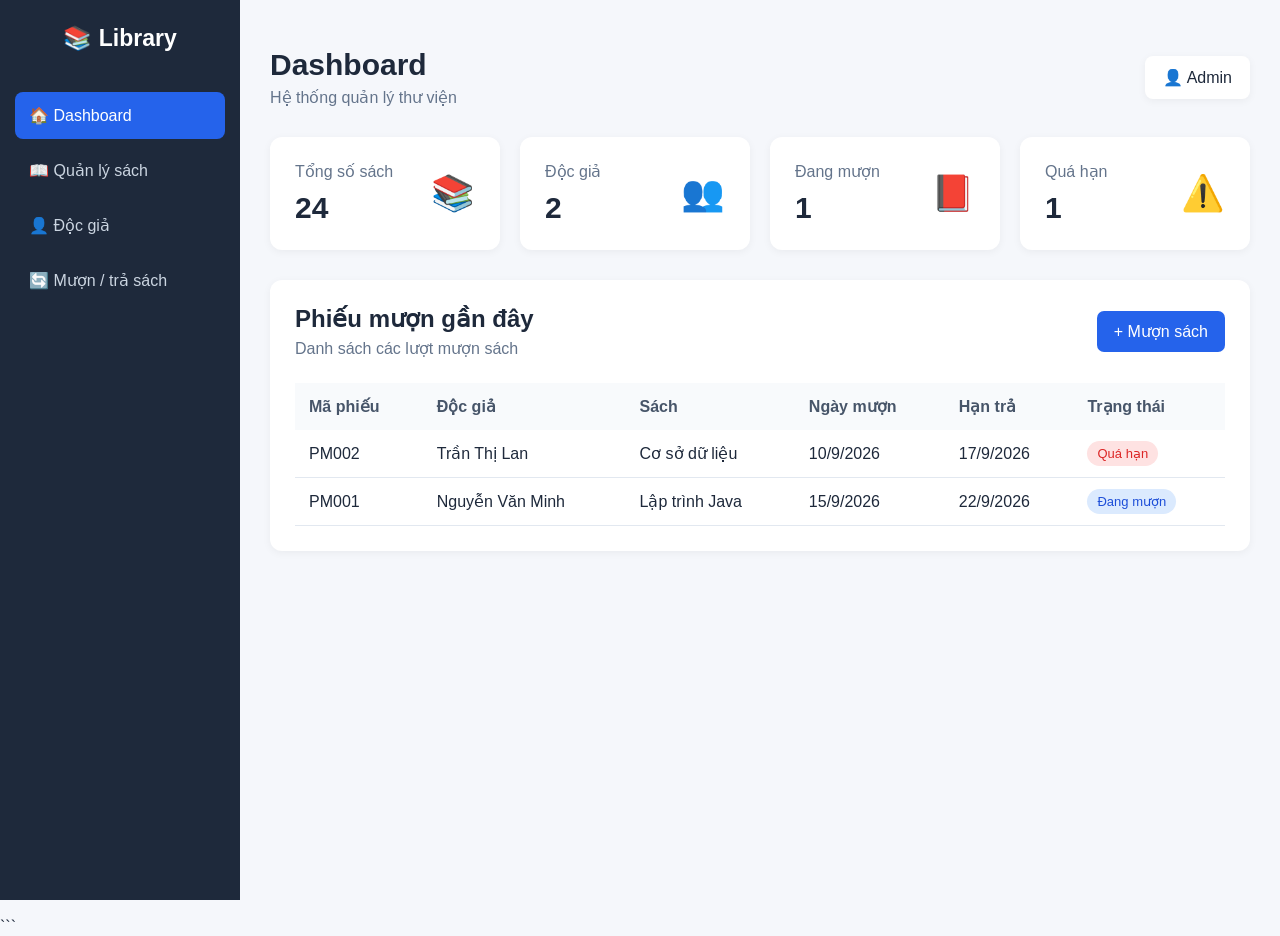
==== index.html @ 77bf7691 "Initial frontend" ====
```html
<!DOCTYPE html>
<html lang="vi">

<head>
    <meta charset="UTF-8">
    <meta name="viewport" content="width=device-width, initial-scale=1.0">

    <title>Library Management</title>

    <link rel="stylesheet" href="css/style.css">
</head>

<body>

<div class="layout">

    <!-- SIDEBAR -->
    <aside class="sidebar">

        <div class="logo">
            📚 Library
        </div>

        <nav>

            <a href="index.html" class="active">
                🏠 Dashboard
            </a>

            <a href="books.html">
                📖 Quản lý sách
            </a>

            <a href="readers.html">
                👤 Độc giả
            </a>

            <a href="borrow.html">
                🔄 Mượn / trả sách
            </a>

        </nav>

    </aside>


    <!-- MAIN -->
    <main class="main">

        <header class="topbar">

            <div>
                <h1>Dashboard</h1>
                <p>Hệ thống quản lý thư viện</p>
            </div>

            <div class="admin">
                👤 Admin
            </div>

        </header>


        <!-- STATISTICS -->

        <section class="statistics">

            <div class="stat-card">
                <div>
                    <p>Tổng số sách</p>
                    <h2 id="totalBooks">0</h2>
                </div>

                <span class="stat-icon">📚</span>
            </div>


            <div class="stat-card">
                <div>
                    <p>Độc giả</p>
                    <h2 id="totalReaders">0</h2>
                </div>

                <span class="stat-icon">👥</span>
            </div>


            <div class="stat-card">
                <div>
                    <p>Đang mượn</p>
                    <h2 id="totalBorrowing">0</h2>
                </div>

                <span class="stat-icon">📕</span>
            </div>


            <div class="stat-card">
                <div>
                    <p>Quá hạn</p>
                    <h2 id="totalOverdue">0</h2>
                </div>

                <span class="stat-icon">⚠️</span>
            </div>

        </section>


        <!-- RECENT BORROW -->

        <section class="content-card">

            <div class="section-header">

                <div>
                    <h2>Phiếu mượn gần đây</h2>
                    <p>Danh sách các lượt mượn sách</p>
                </div>

                <a href="borrow.html" class="btn">
                    + Mượn sách
                </a>

            </div>


            <div class="table-container">

                <table>

                    <thead>

                    <tr>
                        <th>Mã phiếu</th>
                        <th>Độc giả</th>
                        <th>Sách</th>
                        <th>Ngày mượn</th>
                        <th>Hạn trả</th>
                        <th>Trạng thái</th>
                    </tr>

                    </thead>

                    <tbody id="recentBorrowTable">

                    </tbody>

                </table>

            </div>

        </section>

    </main>

</div>

<script src="js/main.js"></script>

</body>

</html>
```
---- css/style.css ----
* {
    margin: 0;
    padding: 0;
    box-sizing: border-box;
}

body {
    font-family: Arial, sans-serif;
    background: #f5f7fb;
    color: #1e293b;
}


/* =========================
   LAYOUT
========================= */

.layout {
    display: flex;
    min-height: 100vh;
}


/* =========================
   SIDEBAR
========================= */

.sidebar {
    width: 240px;
    background: #1e293b;
    color: white;
    padding: 25px 15px;
    position: fixed;
    top: 0;
    bottom: 0;
    left: 0;
}

.logo {
    font-size: 23px;
    font-weight: bold;
    text-align: center;
    margin-bottom: 40px;
}

.sidebar nav {
    display: flex;
    flex-direction: column;
    gap: 8px;
}

.sidebar nav a {
    text-decoration: none;
    color: #cbd5e1;
    padding: 14px;
    border-radius: 8px;
    transition: 0.2s;
}

.sidebar nav a:hover {
    background: #334155;
    color: white;
}

.sidebar nav a.active {
    background: #2563eb;
    color: white;
}


/* =========================
   MAIN
========================= */

.main {
    margin-left: 240px;
    width: calc(100% - 240px);
    padding: 30px;
}


/* =========================
   TOPBAR
========================= */

.topbar {
    display: flex;
    justify-content: space-between;
    align-items: center;
    margin-bottom: 30px;
}

.topbar h1 {
    font-size: 30px;
    margin-bottom: 6px;
}

.topbar p {
    color: #64748b;
}

.admin {
    background: white;
    padding: 12px 18px;
    border-radius: 8px;
    box-shadow: 0 2px 8px rgba(0,0,0,0.05);
}


/* =========================
   STATISTICS
========================= */

.statistics {
    display: grid;
    grid-template-columns: repeat(4, 1fr);
    gap: 20px;
    margin-bottom: 30px;
}

.stat-card {
    background: white;
    padding: 25px;
    border-radius: 12px;

    display: flex;
    justify-content: space-between;
    align-items: center;

    box-shadow: 0 2px 8px rgba(0,0,0,0.05);
}

.stat-card p {
    color: #64748b;
    margin-bottom: 10px;
}

.stat-card h2 {
    font-size: 30px;
}

.stat-icon {
    font-size: 35px;
}


/* =========================
   CONTENT
========================= */

.content-card {
    background: white;
    border-radius: 12px;
    padding: 25px;

    box-shadow: 0 2px 8px rgba(0,0,0,0.05);
}

.section-header {
    display: flex;
    justify-content: space-between;
    align-items: center;

    margin-bottom: 25px;
}

.section-header h2 {
    margin-bottom: 6px;
}

.section-header p {
    color: #64748b;
}


/* =========================
   BUTTON
========================= */

.btn {
    background: #2563eb;
    color: white;

    padding: 11px 17px;

    border-radius: 7px;

    text-decoration: none;

    border: none;

    cursor: pointer;
}

.btn:hover {
    background: #1d4ed8;
}


/* =========================
   TABLE
========================= */

.table-container {
    overflow-x: auto;
}

table {
    width: 100%;
    border-collapse: collapse;
}

th {
    background: #f8fafc;
    text-align: left;
    padding: 14px;
    color: #475569;
}

td {
    padding: 14px;
    border-bottom: 1px solid #e2e8f0;
}

tr:hover {
    background: #f8fafc;
}


/* =========================
   STATUS
========================= */

.status {
    padding: 5px 10px;
    border-radius: 20px;
    font-size: 13px;
}

.status.borrowing {
    background: #dbeafe;
    color: #1d4ed8;
}

.status.returned {
    background: #dcfce7;
    color: #15803d;
}

.status.overdue {
    background: #fee2e2;
    color: #dc2626;
}


/* =========================
   FORM
========================= */

.form-group {
    margin-bottom: 18px;
}

.form-group label {
    display: block;
    margin-bottom: 7px;
    font-weight: bold;
}

.form-group input,
.form-group select {
    width: 100%;
    padding: 11px;

    border: 1px solid #cbd5e1;
    border-radius: 7px;

    font-size: 15px;
}

.form-group input:focus,
.form-group select:focus {
    outline: none;
    border-color: #2563eb;
}


/* =========================
   SEARCH
========================= */

.search-box {
    width: 300px;

    padding: 11px;

    border: 1px solid #cbd5e1;
    border-radius: 7px;

    margin-bottom: 20px;
}


/* =========================
   ACTION BUTTON
========================= */

.btn-edit {
    background: #f59e0b;
    color: white;

    border: none;

    padding: 7px 10px;

    border-radius: 5px;

    cursor: pointer;
}

.btn-delete {
    background: #ef4444;
    color: white;

    border: none;

    padding: 7px 10px;

    border-radius: 5px;

    cursor: pointer;
}


/* =========================
   RESPONSIVE
========================= */

@media (max-width: 1000px) {

    .statistics {
        grid-template-columns: repeat(2, 1fr);
    }

}

@media (max-width: 700px) {

    .sidebar {
        width: 190px;
    }

    .main {
        margin-left: 190px;
        width: calc(100% - 190px);
        padding: 15px;
    }

    .statistics {
        grid-template-columns: 1fr;
    }

    .topbar {
        flex-direction: column;
        align-items: flex-start;
        gap: 15px;
    }

}
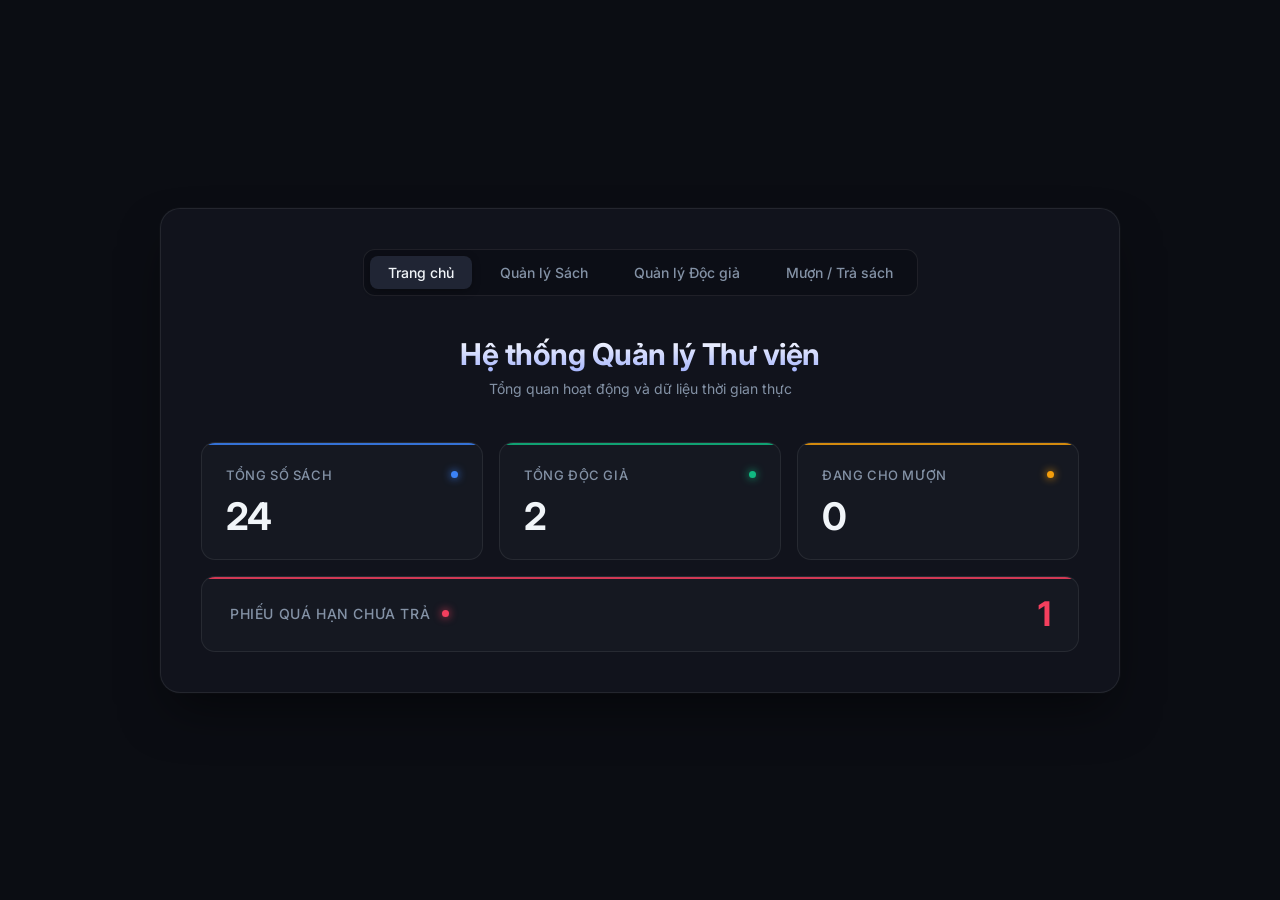
==== commit 26357fe6: "Update dark minimal UI for index" ====
--- a/index.html
+++ b/index.html
@@ -1,165 +1,249 @@
-```html
 <!DOCTYPE html>
 <html lang="vi">
-
 <head>
     <meta charset="UTF-8">
     <meta name="viewport" content="width=device-width, initial-scale=1.0">
-
-    <title>Library Management</title>
-
-    <link rel="stylesheet" href="css/style.css">
+    <title>Trang chủ - Quản lý Thư viện</title>
+    <!-- Phông chữ Inter hiện đại -->
+    <link rel="preconnect" href="https://fonts.googleapis.com">
+    <link rel="preconnect" href="https://fonts.gstatic.com" crossorigin>
+    <link href="https://fonts.googleapis.com/css2?family=Inter:wght@300;400;500;600;700&display=swap" rel="stylesheet">
+    
+    <style>
+        :root {
+            --bg-body: #0b0d13;
+            --bg-card: #151821;
+            --bg-card-hover: #1c202c;
+            --border-color: rgba(255, 255, 255, 0.08);
+            --border-hover: rgba(255, 255, 255, 0.18);
+            --text-main: #f1f5f9;
+            --text-muted: #8492a6;
+            --accent-blue: #3b82f6;
+            --accent-emerald: #10b981;
+            --accent-amber: #f59e0b;
+            --accent-rose: #f43f5e;
+        }
+
+        * {
+            margin: 0;
+            padding: 0;
+            box-sizing: border-box;
+            font-family: 'Inter', -apple-system, BlinkMacSystemFont, sans-serif;
+        }
+
+        body {
+            background-color: var(--bg-body);
+            color: var(--text-main);
+            min-height: 100vh;
+            display: flex;
+            align-items: center;
+            justify-content: center;
+            padding: 40px 20px;
+            -webkit-font-smoothing: antialiased;
+        }
+
+        .container {
+            max-width: 960px;
+            width: 100%;
+            background: rgba(21, 24, 33, 0.7);
+            backdrop-filter: blur(20px);
+            border: 1px solid var(--border-color);
+            border-radius: 20px;
+            padding: 40px;
+            box-shadow: 0 25px 50px -12px rgba(0, 0, 0, 0.5), 0 0 0 1px rgba(255, 255, 255, 0.02);
+        }
+
+        /* Navigation Bar */
+        nav {
+            display: flex;
+            align-items: center;
+            justify-content: center;
+            gap: 10px;
+            background: rgba(11, 13, 19, 0.6);
+            padding: 6px;
+            border-radius: 12px;
+            border: 1px solid var(--border-color);
+            width: fit-content;
+            margin: 0 auto 40px auto;
+        }
+
+        nav a {
+            text-decoration: none;
+            color: var(--text-muted);
+            font-size: 14px;
+            font-weight: 500;
+            padding: 8px 18px;
+            border-radius: 8px;
+            transition: all 0.25s ease;
+        }
+
+        nav a:hover {
+            color: var(--text-main);
+            background: rgba(255, 255, 255, 0.06);
+        }
+
+        nav a.active {
+            color: var(--text-main);
+            background: #202534;
+            box-shadow: 0 2px 8px rgba(0, 0, 0, 0.3);
+        }
+
+        /* Header Section */
+        .welcome-section {
+            text-align: center;
+            margin-bottom: 45px;
+        }
+
+        .welcome-section h1 {
+            font-size: 30px;
+            font-weight: 700;
+            letter-spacing: -0.5px;
+            background: linear-gradient(180deg, #ffffff 0%, #a5b4fc 100%);
+            -webkit-background-clip: text;
+            -webkit-text-fill-color: transparent;
+            margin-bottom: 8px;
+        }
+
+        .welcome-section p {
+            color: var(--text-muted);
+            font-size: 14px;
+            font-weight: 400;
+        }
+
+        /* Dashboard Grid */
+        .dashboard {
+            display: grid;
+            grid-template-columns: repeat(3, 1fr);
+            gap: 16px;
+        }
+
+        .card {
+            background: var(--bg-card);
+            border: 1px solid var(--border-color);
+            border-radius: 14px;
+            padding: 24px;
+            position: relative;
+            overflow: hidden;
+            transition: transform 0.25s ease, border-color 0.25s ease, box-shadow 0.25s ease;
+        }
+
+        .card:hover {
+            transform: translateY(-3px);
+            border-color: var(--border-hover);
+            box-shadow: 0 12px 24px -10px rgba(0, 0, 0, 0.6);
+        }
+
+        .card::before {
+            content: '';
+            position: absolute;
+            top: 0;
+            left: 0;
+            width: 100%;
+            height: 2px;
+            background: var(--card-accent, #64748b);
+            opacity: 0.85;
+        }
+
+        .card h3 {
+            font-size: 13px;
+            font-weight: 500;
+            text-transform: uppercase;
+            letter-spacing: 0.6px;
+            color: var(--text-muted);
+            margin-bottom: 14px;
+            display: flex;
+            align-items: center;
+            justify-content: space-between;
+        }
+
+        .card h3::after {
+            content: '';
+            width: 7px;
+            height: 7px;
+            border-radius: 50%;
+            background: var(--card-accent, #64748b);
+            box-shadow: 0 0 8px var(--card-accent, #64748b);
+        }
+
+        .card p {
+            font-size: 38px;
+            font-weight: 700;
+            color: var(--text-main);
+            letter-spacing: -1px;
+            line-height: 1;
+        }
+
+        /* Accent Colors */
+        .card-books { --card-accent: var(--accent-blue); }
+        .card-readers { --card-accent: var(--accent-emerald); }
+        .card-borrowed { --card-accent: var(--accent-amber); }
+        
+        .card-overdue {
+            --card-accent: var(--accent-rose);
+            grid-column: 1 / -1;
+            display: flex;
+            align-items: center;
+            justify-content: space-between;
+            padding: 20px 28px;
+        }
+
+        .card-overdue h3 {
+            margin: 0;
+            font-size: 14px;
+            gap: 12px;
+        }
+
+        .card-overdue p {
+            font-size: 34px;
+            color: var(--accent-rose);
+        }
+
+        /* Responsive */
+        @media (max-width: 768px) {
+            .container { padding: 24px; }
+            .dashboard { grid-template-columns: 1fr; }
+            nav { width: 100%; flex-wrap: wrap; }
+            .card-overdue { flex-direction: column; align-items: flex-start; gap: 10px; }
+        }
+    </style>
 </head>
-
 <body>
-
-<div class="layout">
-
-    <!-- SIDEBAR -->
-    <aside class="sidebar">
-
-        <div class="logo">
-            📚 Library
+    <div class="container">
+        <nav>
+            <a href="index.html" class="active">Trang chủ</a>
+            <a href="books.html">Quản lý Sách</a>
+            <a href="readers.html">Quản lý Độc giả</a>
+            <a href="borrow.html">Mượn / Trả sách</a>
+        </nav>
+
+        <div class="welcome-section">
+            <h1>Hệ thống Quản lý Thư viện</h1>
+            <p>Tổng quan hoạt động và dữ liệu thời gian thực</p>
         </div>
 
-        <nav>
-
-            <a href="index.html" class="active">
-                🏠 Dashboard
-            </a>
-
-            <a href="books.html">
-                📖 Quản lý sách
-            </a>
-
-            <a href="readers.html">
-                👤 Độc giả
-            </a>
-
-            <a href="borrow.html">
-                🔄 Mượn / trả sách
-            </a>
-
-        </nav>
-
-    </aside>
-
-
-    <!-- MAIN -->
-    <main class="main">
-
-        <header class="topbar">
-
-            <div>
-                <h1>Dashboard</h1>
-                <p>Hệ thống quản lý thư viện</p>
-            </div>
-
-            <div class="admin">
-                👤 Admin
-            </div>
-
-        </header>
-
-
-        <!-- STATISTICS -->
-
-        <section class="statistics">
-
-            <div class="stat-card">
-                <div>
-                    <p>Tổng số sách</p>
-                    <h2 id="totalBooks">0</h2>
-                </div>
-
-                <span class="stat-icon">📚</span>
-            </div>
-
-
-            <div class="stat-card">
-                <div>
-                    <p>Độc giả</p>
-                    <h2 id="totalReaders">0</h2>
-                </div>
-
-                <span class="stat-icon">👥</span>
-            </div>
-
-
-            <div class="stat-card">
-                <div>
-                    <p>Đang mượn</p>
-                    <h2 id="totalBorrowing">0</h2>
-                </div>
-
-                <span class="stat-icon">📕</span>
-            </div>
-
-
-            <div class="stat-card">
-                <div>
-                    <p>Quá hạn</p>
-                    <h2 id="totalOverdue">0</h2>
-                </div>
-
-                <span class="stat-icon">⚠️</span>
-            </div>
-
-        </section>
-
-
-        <!-- RECENT BORROW -->
-
-        <section class="content-card">
-
-            <div class="section-header">
-
-                <div>
-                    <h2>Phiếu mượn gần đây</h2>
-                    <p>Danh sách các lượt mượn sách</p>
-                </div>
-
-                <a href="borrow.html" class="btn">
-                    + Mượn sách
-                </a>
-
-            </div>
-
-
-            <div class="table-container">
-
-                <table>
-
-                    <thead>
-
-                    <tr>
-                        <th>Mã phiếu</th>
-                        <th>Độc giả</th>
-                        <th>Sách</th>
-                        <th>Ngày mượn</th>
-                        <th>Hạn trả</th>
-                        <th>Trạng thái</th>
-                    </tr>
-
-                    </thead>
-
-                    <tbody id="recentBorrowTable">
-
-                    </tbody>
-
-                </table>
-
-            </div>
-
-        </section>
-
-    </main>
-
-</div>
-
-<script src="js/main.js"></script>
-
+        <div class="dashboard">
+            <div class="card card-books">
+                <h3>Tổng số sách</h3>
+                <p id="totalBooks">0</p>
+            </div>
+            
+            <div class="card card-readers">
+                <h3>Tổng độc giả</h3>
+                <p id="totalReaders">0</p>
+            </div>
+            
+            <div class="card card-borrowed">
+                <h3>Đang cho mượn</h3>
+                <p id="totalBorrowed">0</p>
+            </div>
+
+            <div class="card card-overdue">
+                <h3>Phiếu quá hạn chưa trả</h3>
+                <p id="totalOverdue">0</p>
+            </div>
+        </div>
+    </div>
+
+    <script src="js/main.js"></script>
 </body>
-
-</html>
-```
+</html>
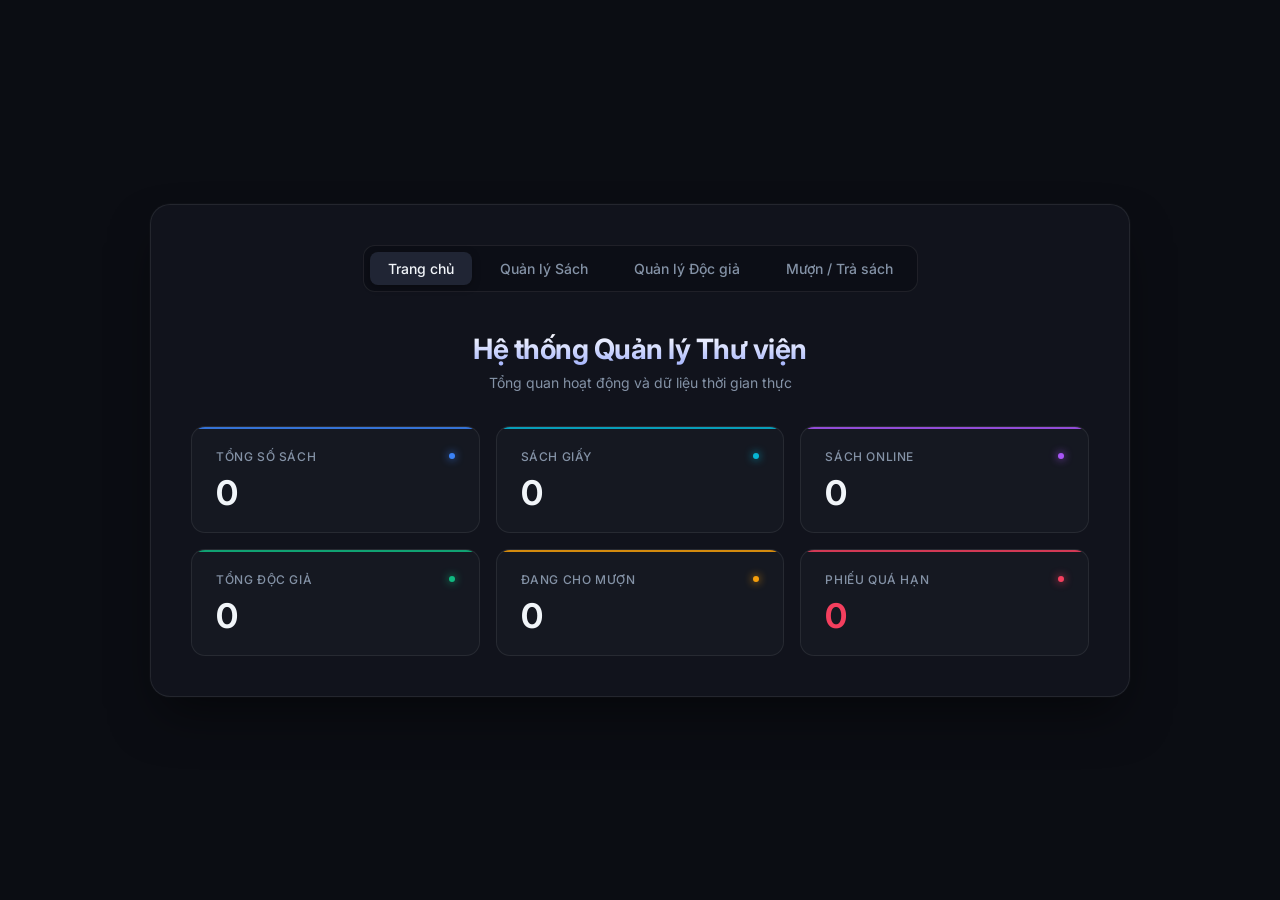
==== commit 1938221f: "Add book type counters to index" ====
--- a/index.html
+++ b/index.html
@@ -19,6 +19,8 @@
             --text-main: #f1f5f9;
             --text-muted: #8492a6;
             --accent-blue: #3b82f6;
+            --accent-cyan: #06b6d4;
+            --accent-purple: #a855f7;
             --accent-emerald: #10b981;
             --accent-amber: #f59e0b;
             --accent-rose: #f43f5e;
@@ -43,7 +45,7 @@
         }
 
         .container {
-            max-width: 960px;
+            max-width: 980px;
             width: 100%;
             background: rgba(21, 24, 33, 0.7);
             backdrop-filter: blur(20px);
@@ -91,11 +93,11 @@
         /* Header Section */
         .welcome-section {
             text-align: center;
-            margin-bottom: 45px;
+            margin-bottom: 35px;
         }
 
         .welcome-section h1 {
-            font-size: 30px;
+            font-size: 28px;
             font-weight: 700;
             letter-spacing: -0.5px;
             background: linear-gradient(180deg, #ffffff 0%, #a5b4fc 100%);
@@ -110,7 +112,7 @@
             font-weight: 400;
         }
 
-        /* Dashboard Grid */
+        /* Dashboard Grid Layout (2 hàng thẻ) */
         .dashboard {
             display: grid;
             grid-template-columns: repeat(3, 1fr);
@@ -121,7 +123,7 @@
             background: var(--bg-card);
             border: 1px solid var(--border-color);
             border-radius: 14px;
-            padding: 24px;
+            padding: 22px 24px;
             position: relative;
             overflow: hidden;
             transition: transform 0.25s ease, border-color 0.25s ease, box-shadow 0.25s ease;
@@ -145,12 +147,12 @@
         }
 
         .card h3 {
-            font-size: 13px;
+            font-size: 12px;
             font-weight: 500;
             text-transform: uppercase;
             letter-spacing: 0.6px;
             color: var(--text-muted);
-            margin-bottom: 14px;
+            margin-bottom: 12px;
             display: flex;
             align-items: center;
             justify-content: space-between;
@@ -158,52 +160,45 @@
 
         .card h3::after {
             content: '';
-            width: 7px;
-            height: 7px;
+            width: 6px;
+            height: 6px;
             border-radius: 50%;
             background: var(--card-accent, #64748b);
             box-shadow: 0 0 8px var(--card-accent, #64748b);
         }
 
         .card p {
-            font-size: 38px;
+            font-size: 34px;
             font-weight: 700;
             color: var(--text-main);
             letter-spacing: -1px;
             line-height: 1;
         }
 
-        /* Accent Colors */
-        .card-books { --card-accent: var(--accent-blue); }
+        /* Phối màu các thẻ */
+        .card-total-books { --card-accent: var(--accent-blue); }
+        .card-paper-books { --card-accent: var(--accent-cyan); }
+        .card-online-books { --card-accent: var(--accent-purple); }
         .card-readers { --card-accent: var(--accent-emerald); }
         .card-borrowed { --card-accent: var(--accent-amber); }
         
         .card-overdue {
             --card-accent: var(--accent-rose);
-            grid-column: 1 / -1;
-            display: flex;
-            align-items: center;
-            justify-content: space-between;
-            padding: 20px 28px;
-        }
-
-        .card-overdue h3 {
-            margin: 0;
-            font-size: 14px;
-            gap: 12px;
         }
 
         .card-overdue p {
-            font-size: 34px;
             color: var(--accent-rose);
         }
 
         /* Responsive */
-        @media (max-width: 768px) {
+        @media (max-width: 820px) {
             .container { padding: 24px; }
+            .dashboard { grid-template-columns: repeat(2, 1fr); }
+            nav { width: 100%; flex-wrap: wrap; }
+        }
+
+        @media (max-width: 540px) {
             .dashboard { grid-template-columns: 1fr; }
-            nav { width: 100%; flex-wrap: wrap; }
-            .card-overdue { flex-direction: column; align-items: flex-start; gap: 10px; }
         }
     </style>
 </head>
@@ -222,11 +217,23 @@
         </div>
 
         <div class="dashboard">
-            <div class="card card-books">
+            <!-- Hàng 1: Thống kê sách (Tổng thể & Phân loại) -->
+            <div class="card card-total-books">
                 <h3>Tổng số sách</h3>
                 <p id="totalBooks">0</p>
             </div>
+
+            <div class="card card-paper-books">
+                <h3>Sách giấy</h3>
+                <p id="totalPaperBooks">0</p>
+            </div>
+
+            <div class="card card-online-books">
+                <h3>Sách online</h3>
+                <p id="totalOnlineBooks">0</p>
+            </div>
             
+            <!-- Hàng 2: Mượn trả & Độc giả -->
             <div class="card card-readers">
                 <h3>Tổng độc giả</h3>
                 <p id="totalReaders">0</p>
@@ -238,7 +245,7 @@
             </div>
 
             <div class="card card-overdue">
-                <h3>Phiếu quá hạn chưa trả</h3>
+                <h3>Phiếu quá hạn</h3>
                 <p id="totalOverdue">0</p>
             </div>
         </div>
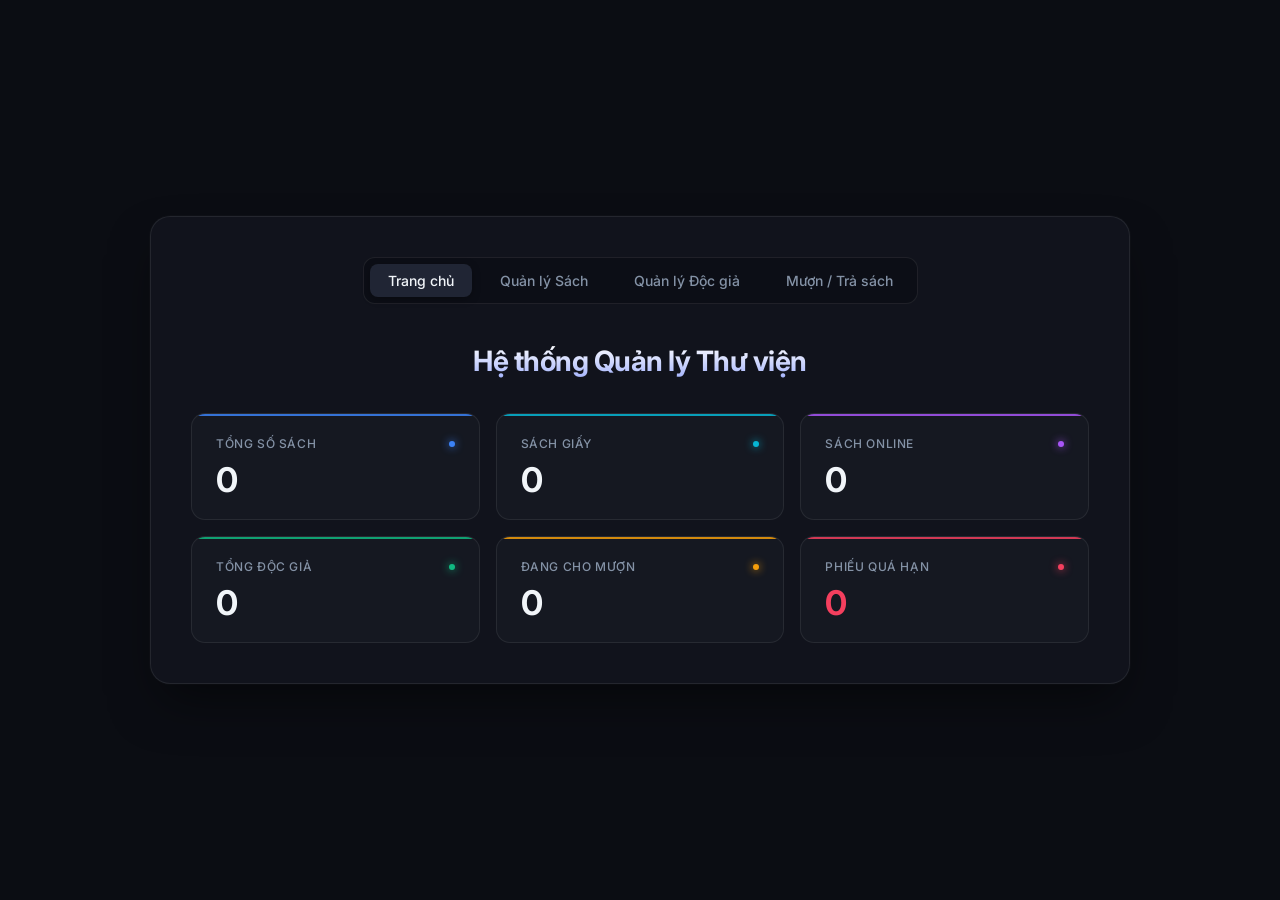
==== commit 5b2d595d: "Add book type counters to index" ====
--- a/index.html
+++ b/index.html
@@ -213,7 +213,6 @@
 
         <div class="welcome-section">
             <h1>Hệ thống Quản lý Thư viện</h1>
-            <p>Tổng quan hoạt động và dữ liệu thời gian thực</p>
         </div>
 
         <div class="dashboard">
